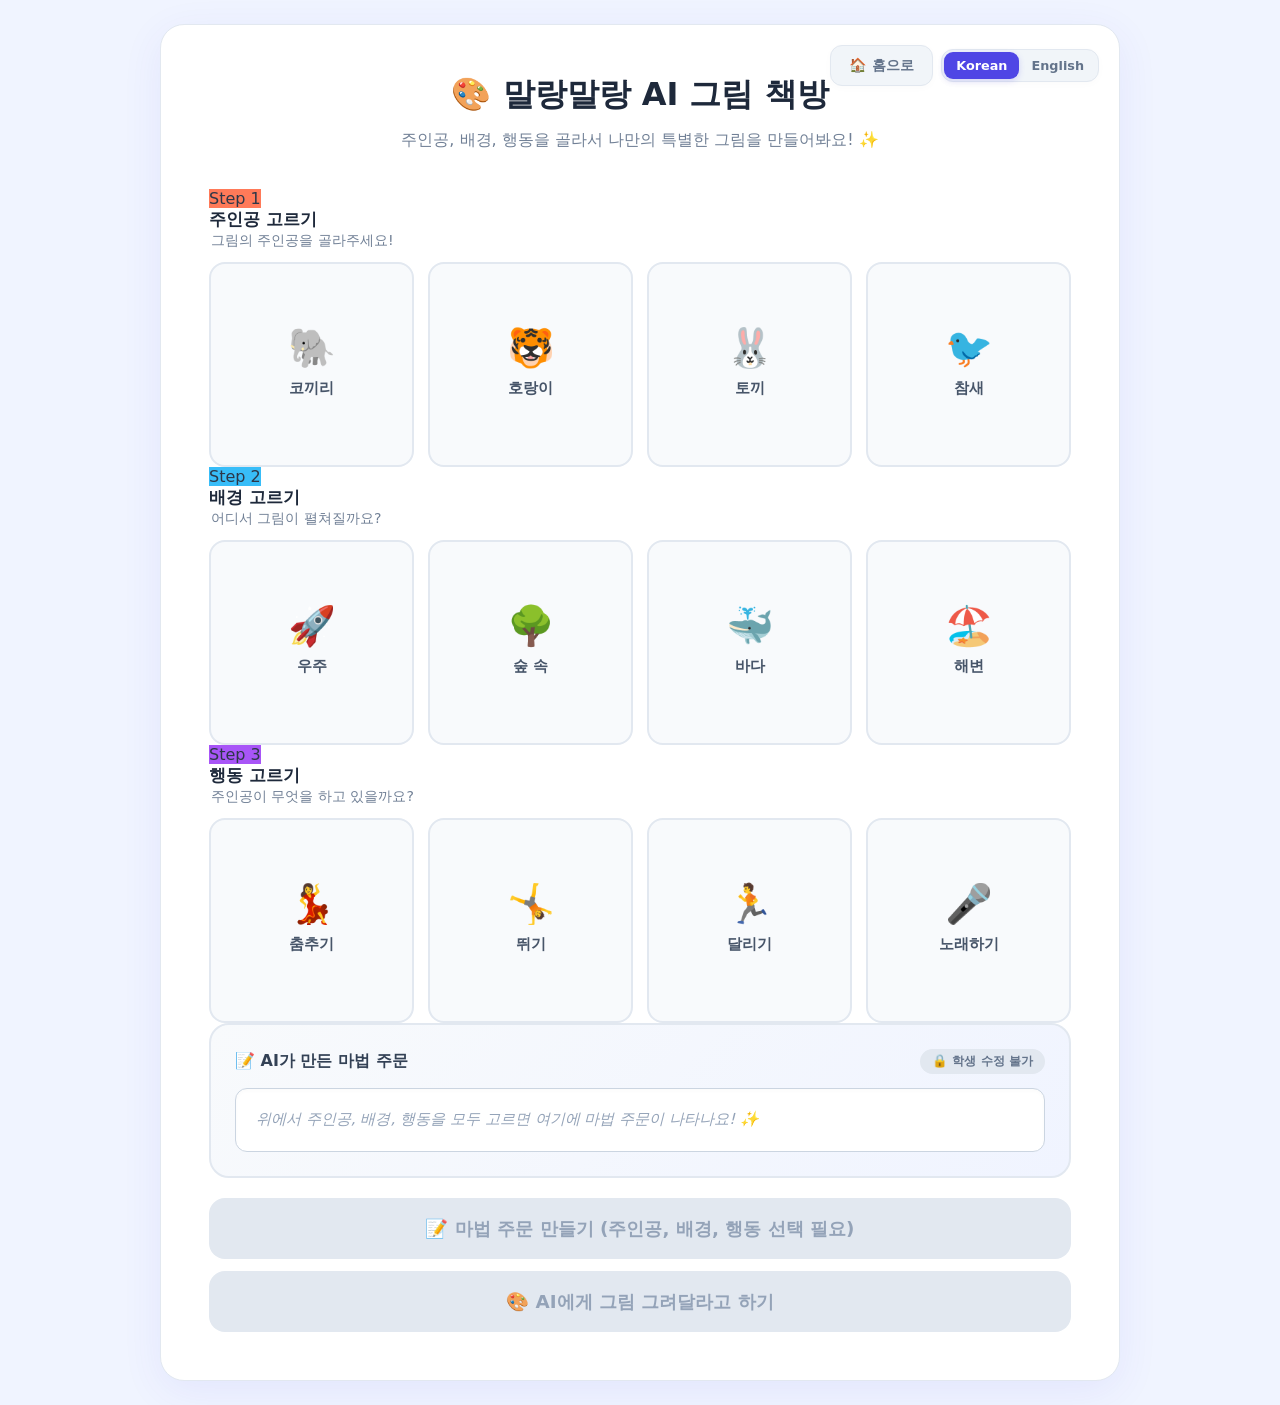
==== create_c/index.html @ 6a06293c "Deploy combination web files" ====
<!DOCTYPE html>
<html lang="ko">
<head>
    <meta charset="UTF-8">
    <meta name="viewport" content="width=device-width, initial-scale=1.0">
    <meta name="description" content="말랑말랑 AI 그림 책방 - 초등학생을 위한 AI 그림 생성기. 주인공, 배경, 행동을 골라 나만의 그림을 만들어보세요!">
    <meta name="keywords" content="AI 그림, 어린이, 초등학생, 그림 책방, AI 아트">
    <meta name="author" content="말랑말랑 AI 그림 책방">
    <title>말랑말랑 AI 그림 책방</title>
    <link rel="preconnect" href="https://cdn.jsdelivr.net">
    <link rel="stylesheet" href="https://cdn.jsdelivr.net/gh/orioncactus/pretendard@v1.3.9/dist/web/static/pretendard.min.css">
    <link rel="stylesheet" href="style.css">
</head>
<body>
    <!-- 로그인 화면 Overlay -->
    <div id="loginOverlay" class="login-overlay" hidden>
        <div class="login-card">
            <h2 id="loginTitle">🎨 말랑말랑 AI 그림 책방</h2>
            <p class="login-subtitle" id="loginSub">재미있는 AI 그림 나라로 들어가기 위해<br>선생님이 주신 아이디와 비밀번호를 입력해요! ✨</p>
            <div class="login-form">
                <div class="input-group">
                    <label for="loginId" id="labelLoginId">아이디</label>
                    <input type="text" id="loginId" placeholder="아이디를 입력하세요 (예: TEST_01)" autocomplete="username" />
                </div>
                <div class="input-group">
                    <label for="loginPw" id="labelLoginPw">비밀번호</label>
                    <input type="password" id="loginPw" placeholder="비밀번호를 입력하세요" autocomplete="current-password" />
                </div>
                <button id="loginBtn" class="login-btn">🚪 책방 들어가기!</button>
                <div id="loginError" class="login-error-message" hidden></div>
            </div>
        </div>
    </div>

    <!-- 메인 콘텐츠 컨테이너 (로그인 완료 시 노출) -->
    <div id="mainContainer" class="container">
        <button id="logoutBtn" class="logout-btn" hidden>🔒 로그아웃</button>
        <div class="top-actions">
            <a href="../index.html" class="home-btn-create">🏠 홈으로</a>
            <div class="lang-selector-sub">
                <button class="lang-btn-sub active" data-lang="ko">Korean</button>
                <button class="lang-btn-sub" data-lang="en">English</button>
            </div>
        </div>

        <header>
            <h1 id="mainTitle">🎨 말랑말랑 AI 그림 책방</h1>
            <p class="subtitle" id="mainSub">주인공, 배경, 행동을 골라서 나만의 특별한 그림을 만들어봐요! ✨</p>
        </header>

        <!-- Step 1: 주인공 고르기 -->
        <section class="step-section" id="step1">
            <div class="step-header">
                <span class="step-badge">Step 1</span>
                <h2 class="step-title" id="step1Title">주인공 고르기</h2>
            </div>
            <p class="step-description" id="step1Desc">그림의 주인공을 골라주세요!</p>
            <div class="selection-grid" id="characterGrid">
                <button class="selection-btn" data-type="char" data-value="코끼리">
                    <span class="emoji">🐘</span>
                    코끼리
                </button>

                <button class="selection-btn" data-type="char" data-value="호랑이">
                    <span class="emoji">🐯</span>
                    호랑이
                </button>
                <button class="selection-btn" data-type="char" data-value="토끼">
                    <span class="emoji">🐰</span>
                    토끼
                </button>


                <button class="selection-btn" data-type="char" data-value="참새">
                    <span class="emoji">🐦</span>
                    참새
                </button>
            </div>
        </section>

        <!-- Step 2: 배경 고르기 -->
        <section class="step-section" id="step2">
            <div class="step-header">
                <span class="step-badge">Step 2</span>
                <h2 class="step-title" id="step2Title">배경 고르기</h2>
            </div>
            <p class="step-description" id="step2Desc">어디서 그림이 펼쳐질까요?</p>
            <div class="selection-grid" id="backgroundGrid">
                <button class="selection-btn" data-type="bg" data-value="우주">
                    <span class="emoji">🚀</span>
                    우주
                </button>
                <button class="selection-btn" data-type="bg" data-value="숲 속">
                    <span class="emoji">🌳</span>
                    숲 속
                </button>
                <button class="selection-btn" data-type="bg" data-value="바다">
                    <span class="emoji">🐳</span>
                    바다
                </button>
                <button class="selection-btn" data-type="bg" data-value="해변">
                    <span class="emoji">🏖️</span>
                    해변
                </button>

            </div>
        </section>

        <!-- Step 3: 행동 고르기 -->
        <section class="step-section" id="step3">
            <div class="step-header">
                <span class="step-badge">Step 3</span>
                <h2 class="step-title" id="step3Title">행동 고르기</h2>
            </div>
            <p class="step-description" id="step3Desc">주인공이 무엇을 하고 있을까요?</p>
            <div class="selection-grid" id="actionGrid">
                <button class="selection-btn" data-type="action" data-value="춤을 추고">
                    <span class="emoji">💃</span>
                    춤추기
                </button>
                <button class="selection-btn" data-type="action" data-value="폴짝폴짝 뛰고">
                    <span class="emoji">🤸</span>
                    뛰기
                </button>
                <button class="selection-btn" data-type="action" data-value="신나게 달리고">
                    <span class="emoji">🏃</span>
                    달리기
                </button>



                <button class="selection-btn" data-type="action" data-value="노래를 부르고">
                    <span class="emoji">🎤</span>
                    노래하기
                </button>
            </div>
        </section>

        <!-- Prompt Preview Zone -->
        <div class="prompt-preview-zone">
            <div class="prompt-header">
                <label class="prompt-label" id="labelPromptMagic">📝 AI가 만든 마법 주문</label>
                <span class="readonly-badge" id="labelReadonly">🔒 학생 수정 불가</span>
            </div>
            <div id="promptDisplay" class="prompt-display" aria-live="polite" aria-label="AI가 생성한 프롬프트 표시 영역">
                <span class="prompt-placeholder" id="promptPlaceholder">위에서 주인공, 배경, 행동을 모두 고르면 여기에 마법 주문이 나타나요! ✨</span>
            </div>
        </div>

        <!-- Action Buttons -->
        <div class="action-buttons">

            <!-- 마법 주문 남은 횟수 배지 -->
            <div id="promptCountBadge" class="count-badge" hidden></div>

            <button id="createPromptBtn" class="create-btn" disabled aria-label="AI 마법 주문 만들기">
                📝 마법 주문 만들기
            </button>

            <!-- 그림 그리기 남은 횟수 배지 -->
            <div id="countBadge" class="count-badge" hidden>
                <span class="count-icon">🎨</span>
                <span id="labelRemainingCountText">그림 그리기 남은 횟수: </span>
                <span id="remainingCount" class="count-number">5</span>
                <span id="labelCountUnit">회</span>
            </div>

            <button id="generateBtn" class="generate-btn" disabled aria-label="AI에게 그림 그려달라고 하기">
                🎨 AI에게 그림 그려달라고 하기
            </button>
        </div>

        <!-- Loading Box: Prompt Generation -->
        <div id="loadingBox" class="loading-box" hidden aria-live="polite">
            <div class="spinner" aria-hidden="true"></div>
            <p class="loading-text" id="promptLoadingText">마법 주문을 만들고 있어요...</p>
        </div>

        <!-- Loading Box: Image Generation -->
        <div id="imageLoadingBox" class="loading-box image-loading-box" hidden aria-live="polite">
            <div class="spinner image-spinner" aria-hidden="true"></div>
            <p class="loading-text" id="imageLoadingText">AI 화가가 열심히 그림을 그리고 있어요... 🎨</p>
        </div>

        <!-- Error Message -->
        <div id="errorMessage" class="error-message" hidden role="alert" aria-live="assertive"></div>

        <!-- Output Zone: 완성된 그림 -->
        <div id="outputZone" class="output-zone" hidden>
            <div class="output-header">
                <label class="output-label" id="labelResultTitle">🎨 AI가 그린 마법 그림</label>
                <span class="success-badge" id="labelResultBadge">✨ 완성!</span>
            </div>
            <p class="output-description" id="labelResultDesc">주인공, 배경, 행동 주문으로 탄생한 세상에 단 하나뿐인 그림이에요.</p>
            <div class="image-wrapper">
                <img id="resultImage" class="result-image" src="" alt="AI가 생성한 그림" />
            </div>
        </div>

        <!-- Step 4: 두 그림 차이 비교하기 -->
        <section class="step-section compare-section" id="step4" hidden>
            <div class="step-header">
                <span class="step-badge">Step 4</span>
                <h2 class="step-title" id="step4Title">두 그림 차이 비교하기 🔍</h2>
            </div>
            <p class="step-description" id="step4Desc">첫 번째 그림에서 딱 하나만 다른 것으로 바꿔서 두 그림을 서로 비교해 봐요!</p>
            
            <!-- 주인공 바꾸기 카테고리 -->
            <div class="sub-step-wrapper">
                <div class="step-header">
                    <span class="step-badge sub-badge" id="badgeCompareChar">주인공</span>
                    <h2 class="step-title sub-title" id="titleCompareChar">새로운 주인공 고르기</h2>
                </div>
                <div class="selection-grid compare-option-grid" id="compareCharGrid">
                    <button type="button" class="selection-btn compare-option-btn" data-category="character" data-value="코끼리"><span class="emoji">🐘</span>코끼리</button>
                    <button type="button" class="selection-btn compare-option-btn" data-category="character" data-value="호랑이"><span class="emoji">🐯</span>호랑이</button>
                    <button type="button" class="selection-btn compare-option-btn" data-category="character" data-value="토끼"><span class="emoji">🐰</span>토끼</button>
                    <button type="button" class="selection-btn compare-option-btn" data-category="character" data-value="참새"><span class="emoji">🐦</span>참새</button>
                </div>
            </div>

            <!-- 배경 바꾸기 카테고리 -->
            <div class="sub-step-wrapper">
                <div class="step-header">
                    <span class="step-badge sub-badge" id="badgeCompareBg">배경</span>
                    <h2 class="step-title sub-title" id="titleCompareBg">새로운 배경 고르기</h2>
                </div>
                <div class="selection-grid compare-option-grid" id="compareBgGrid">
                    <button type="button" class="selection-btn compare-option-btn" data-category="background" data-value="우주"><span class="emoji">🚀</span>우주</button>
                    <button type="button" class="selection-btn compare-option-btn" data-category="background" data-value="숲 속"><span class="emoji">🌳</span>숲 속</button>
                    <button type="button" class="selection-btn compare-option-btn" data-category="background" data-value="바다"><span class="emoji">🐳</span>바다</button>
                    <button type="button" class="selection-btn compare-option-btn" data-category="background" data-value="해변"><span class="emoji">🏖️</span>해변</button>
                </div>
            </div>

            <!-- 행동 바꾸기 카테고리 -->
            <div class="sub-step-wrapper">
                <div class="step-header">
                    <span class="step-badge sub-badge" id="badgeCompareAction">행동</span>
                    <h2 class="step-title sub-title" id="titleCompareAction">새로운 행동 고르기</h2>
                </div>
                <div class="selection-grid compare-option-grid" id="compareActionGrid">
                    <button type="button" class="selection-btn compare-option-btn" data-category="action" data-value="춤을 추고"><span class="emoji">💃</span>춤추기</button>
                    <button type="button" class="selection-btn compare-option-btn" data-category="action" data-value="폴짝폴짝 뛰고"><span class="emoji">🤸</span>뛰기</button>
                    <button type="button" class="selection-btn compare-option-btn" data-category="action" data-value="신나게 달리고"><span class="emoji">🏃</span>달리기</button>
                    <button type="button" class="selection-btn compare-option-btn" data-category="action" data-value="노래를 부르고"><span class="emoji">🎤</span>노래하기</button>
                </div>
            </div>

            <!-- 두 번째 그림 완성하기 -->
            <div id="compareActionZone" class="sub-step-wrapper" hidden>
                <div class="step-header">
                    <span class="step-badge sub-badge no-bg" id="badgeCompareFinish">완성</span>
                    <h2 class="step-title sub-title" id="titleCompareFinish">두 번째 그림 완성하기</h2>
                </div>
                <p class="step-description" id="descCompareFinish">버튼 아래를 눌러 두 번째 마법 그림을 완성해 봐요!</p>
                <button type="button" id="compareGenerateBtn" class="generate-btn" style="margin-top: 10px;" disabled>
                    🎨 두 번째 그림 그리기!
                </button>
            </div>

            <!-- 두 그림 비교 스페이스 -->
            <div class="compare-grid" style="margin-top: 36px;">
                <!-- 첫 번째 그림 카드 -->
                <div class="compare-card first-card">
                    <div class="card-tag tag-first" id="labelFirstCard">첫 번째 그림 🎨</div>
                    <div class="compare-image-wrapper">
                        <img id="compareImg1" src="" alt="첫 번째 그림" />
                    </div>
                    <div class="compare-selections" id="compareSelections1">
                        <!-- 선택 정보 -->
                    </div>
                </div>

                <!-- 두 번째 그림 카드 -->
                <div class="compare-card second-card">
                    <div class="card-tag tag-second" id="labelSecondCard">두 번째 그림 🎨</div>
                    <div class="compare-image-wrapper placeholder" id="compareImg2Wrapper">
                        <div class="placeholder-text" id="labelSecondPlaceholder">여기에 두 번째 그림이 그려질 거예요!</div>
                        <img id="compareImg2" src="" alt="두 번째 그림" hidden />
                    </div>
                    <div class="compare-selections" id="compareSelections2">
                        <!-- 선택 정보 -->
                    </div>
                </div>
            </div>

            <!-- 차이점 적기 공간 (두 번째 그림 완성 시 노출) -->
            <div id="differenceNoteZone" class="difference-note-zone" hidden>
                <div class="note-header">
                    <h3 id="differenceTitle">📝 두 그림의 차이점 기록장</h3>
                </div>
                <p class="note-description" id="differenceDesc">두 그림에서 달라진 부분이 무엇인지 글로 직접 써보세요!</p>
                <textarea id="differenceInput" placeholder="예: 첫 번째 그림에서는 코끼리가 우주에서 춤을 췄는데, 두 번째 그림에서는 코끼리 대신 사자가 춤을 추고 있어요. 주인공이 바뀌었어요!"></textarea>
                
                <div class="submit-info-row" style="display: flex; gap: 12px; margin-bottom: 14px; flex-wrap: wrap;">
                    <div style="flex: 1; min-width: 120px; display: flex; flex-direction: column; gap: 4px;">
                        <label for="submitClass" id="labelSubmitClass" style="font-size: 0.85rem; font-weight: 700; color: #475569;">학년/반</label>
                        <input type="text" id="submitClass" placeholder="예: 5학년 2반" style="width: 100%; padding: 10px 12px; border: 2px solid var(--border-color); border-radius: 10px; font-size: 0.9rem; outline: none; font-family: inherit;" />
                    </div>
                    <div style="flex: 1; min-width: 120px; display: flex; flex-direction: column; gap: 4px;">
                        <label for="submitName" id="labelSubmitName" style="font-size: 0.85rem; font-weight: 700; color: #475569;">학생 이름</label>
                        <input type="text" id="submitName" placeholder="예: 홍길동" style="width: 100%; padding: 10px 12px; border: 2px solid var(--border-color); border-radius: 10px; font-size: 0.9rem; outline: none; font-family: inherit;" />
                    </div>
                </div>
                <button type="button" id="submitDiffBtn" class="submit-btn" disabled>선생님에게 제출하기 🚀</button>
                <div id="submitResultMsg" class="submit-success-message" hidden></div>
            </div>
        </section>

    </div><!-- /.container -->

    <script src="script.js"></script>
</body>
</html>
---- create_c/style.css ----
/* ===================================================
   말랑말랑 AI 그림 책방 - style.css
   =================================================== */

/* ── 디자인 토큰 ── */
:root {
    --bg-color:        #f0f4ff;
    --card-bg:         #ffffff;
    --text-main:       #2d3748;
    --text-muted:      #718096;
    --primary:         #4f46e5;
    --primary-hover:   #4338ca;
    --accent-char:     #ff7a59;
    --accent-bg:       #38bdf8;
    --accent-action:   #a855f7;
    --border-color:    #e2e8f0;
    --success:         #10b981;
    --radius-card:     24px;
    --radius-btn:      16px;
    --shadow-card:     0 10px 40px rgba(79, 70, 229, 0.08);
}

/* ── 리셋 & 기본 ── */
*, *::before, *::after {
    box-sizing: border-box;
    margin: 0;
    padding: 0;
}

body {
    font-family: 'Pretendard', -apple-system, BlinkMacSystemFont, system-ui, sans-serif;
    background: var(--bg-color);
    color: var(--text-main);
    min-height: 100vh;
    padding: 24px 16px;
    display: flex;
    justify-content: center;
    align-items: flex-start;
}

/* ── 메인 컨테이너 ── */
.container {
    width: 100%;
    max-width: 960px;
    background: var(--card-bg);
    border-radius: var(--radius-card);
    box-shadow: var(--shadow-card);
    padding: clamp(20px, 4vw, 48px) clamp(16px, 4vw, 48px);
    border: 1px solid var(--border-color);
    position: relative; /* 로그아웃 버튼 배치를 위한 상대 경로 기준점 */
}

/* ── 헤더 ── */
header {
    text-align: center;
    margin-bottom: 36px;
}

header h1 {
    font-size: 2rem;
    color: #1e293b;
    font-weight: 800;
    margin-bottom: 10px;
    display: flex;
    align-items: center;
    justify-content: center;
    gap: 12px;
}

header p {
    color: var(--text-muted);
    font-size: 1rem;
    line-height: 1.6;
}

/* ── 섹션 타이틀 ── */
.section-title {
    font-size: 1.1rem;
    font-weight: 700;
    margin-bottom: 14px;
    color: #1e293b;
    display: flex;
    align-items: center;
    gap: 8px;
}

.section-title .step-badge {
    font-size: 0.8rem;
    font-weight: 700;
    padding: 3px 10px;
    border-radius: 20px;
    color: white;
}

#step1 .step-badge { background: var(--accent-char); }
#step2 .step-badge { background: var(--accent-bg); }
#step3 .step-badge { background: var(--accent-action); }
#step4 .step-badge { background: #fef08a !important; color: #854d0e !important; }

.step-badge.no-bg {
    background: transparent !important;
    color: #4f46e5 !important;
    padding-left: 0 !important;
    padding-right: 0 !important;
}

.step-title {
    font-size: 1.05rem;
    font-weight: 700;
    color: #1e293b;
}

.step-description {
    font-size: 0.88rem;
    color: var(--text-muted);
    margin-bottom: 12px;
    margin-left: 2px;
}

/* ── 선택 그리드 ── */
.selection-grid {
    display: grid;
    /* 큰 화면: 4열 고정 → 버튼이 전체 너비를 꼽 채우고 고르게 */
    grid-template-columns: repeat(4, 1fr);
    gap: 14px;
    margin-bottom: 0;
}

/* ── 선택 버튼 ── */
.selection-btn {
    background: #f8fafc;
    border: 2px solid var(--border-color);
    border-radius: var(--radius-btn);
    padding: 20px 12px;
    cursor: pointer;
    transition: all 0.2s cubic-bezier(0.4, 0, 0.2, 1);
    display: flex;
    flex-direction: column;
    align-items: center;
    justify-content: center;
    gap: 10px;
    font-weight: 600;
    font-size: 0.95rem;
    color: #475569;
    font-family: inherit;
    width: 100%;  /* 그리드 셀을 꼽 채우기 */
    aspect-ratio: 1 / 1; /* 정사각형 비율 유지 */
}

.selection-btn .emoji {
    font-size: 2.4rem;
    transition: transform 0.2s ease;
    line-height: 1;
}

.selection-btn:hover {
    transform: translateY(-3px);
    border-color: #cbd5e1;
    background: #f1f5f9;
    box-shadow: 0 4px 12px rgba(0,0,0,0.06);
}

/* 활성화 상태 */
.selection-btn.active-char {
    border-color: var(--accent-char);
    background: #fff5f2;
    color: var(--accent-char);
    box-shadow: 0 4px 14px rgba(255,122,89,0.18);
}
.selection-btn.active-char .emoji { transform: scale(1.2); }

.selection-btn.active-bg {
    border-color: var(--accent-bg);
    background: #f0f9ff;
    color: #0369a1;
    box-shadow: 0 4px 14px rgba(56,189,248,0.18);
}
.selection-btn.active-bg .emoji { transform: scale(1.2); }

.selection-btn.active-action {
    border-color: var(--accent-action);
    background: #faf5ff;
    color: #7e22ce;
    box-shadow: 0 4px 14px rgba(168,85,247,0.18);
}
.selection-btn.active-action .emoji { transform: scale(1.2); }

/* ── 프롬프트 표시 영역 ── */
.prompt-preview-zone {
    background: linear-gradient(135deg, #f8fafc 0%, #f0f4ff 100%);
    border: 2px solid var(--border-color);
    border-radius: 20px;
    padding: 24px;
    margin-bottom: 20px;
    transition: border-color 0.3s;
}

.prompt-preview-zone.has-prompt {
    border-color: var(--accent-action);
}

.prompt-header {
    display: flex;
    justify-content: space-between;
    align-items: center;
    margin-bottom: 14px;
    flex-wrap: wrap;
    gap: 8px;
}

.prompt-label {
    font-weight: 700;
    font-size: 1rem;
    color: #334155;
    display: flex;
    align-items: center;
    gap: 6px;
}

.readonly-badge {
    font-size: 0.78rem;
    background: #e2e8f0;
    color: #64748b;
    padding: 4px 12px;
    border-radius: 20px;
    font-weight: 600;
}

.lock-badge {
    font-size: 0.78rem;
    background: #e2e8f0;
    color: #64748b;
    padding: 4px 12px;
    border-radius: 20px;
    font-weight: 600;
}

.prompt-display {
    width: 100%;
    background: #ffffff;
    border: 1px solid #cbd5e1;
    border-radius: 12px;
    padding: 16px 20px;
    font-size: 1.05rem;
    font-weight: 600;
    color: #1e293b;
    line-height: 1.7;
    min-height: 64px;
    display: flex;
    align-items: center;
    user-select: none;
    cursor: default;
    box-shadow: inset 0 2px 4px rgba(0,0,0,0.02);
    transition: border-color 0.3s;
}

.prompt-placeholder {
    color: #94a3b8;
    font-weight: 500;
    font-style: italic;
    font-size: 0.95rem;
}

/* ── 버튼 래퍼 ── */
.action-buttons {
    display: flex;
    flex-direction: column;
    gap: 12px;
    margin-top: 16px;
}

/* 남은 횟수 배지 */
.count-badge {
    display: flex;
    align-items: center;
    justify-content: center;
    gap: 6px;
    background: #f8fafc;
    border: 2px solid var(--border-color);
    border-radius: 14px;
    padding: 12px 20px;
    font-size: 1rem;
    font-weight: 700;
    color: #475569;
    transition: all 0.3s;
}

.count-badge[hidden] {
    display: none !important;
}

.count-icon {
    font-size: 1.3rem;
}

.count-number {
    font-size: 1.4rem;
    font-weight: 900;
    min-width: 1.5rem;
    text-align: center;
}

/* 프롬프트 만들기 버튼 */
.create-btn {
    width: 100%;
    background: linear-gradient(135deg, #6366f1 0%, #a855f7 100%);
    color: white;
    border: none;
    border-radius: var(--radius-btn);
    padding: 18px;
    font-size: 1.15rem;
    font-weight: 700;
    cursor: pointer;
    transition: all 0.2s;
    display: flex;
    justify-content: center;
    align-items: center;
    gap: 10px;
    box-shadow: 0 4px 16px rgba(99,102,241,0.3);
    font-family: inherit;
}

.create-btn:hover:not(:disabled) {
    transform: translateY(-2px);
    box-shadow: 0 8px 24px rgba(99,102,241,0.4);
    filter: brightness(1.05);
}

.create-btn:disabled {
    background: #e2e8f0;
    color: #94a3b8;
    cursor: not-allowed;
    box-shadow: none;
}

/* 그림 그리기 버튼 */
.generate-btn {
    width: 100%;
    background: var(--primary);
    color: white;
    border: none;
    border-radius: var(--radius-btn);
    padding: 18px;
    font-size: 1.15rem;
    font-weight: 700;
    cursor: pointer;
    transition: all 0.2s;
    display: flex;
    justify-content: center;
    align-items: center;
    gap: 10px;
    box-shadow: 0 4px 16px rgba(79,70,229,0.3);
    font-family: inherit;
}

.generate-btn:hover:not(:disabled) {
    background: var(--primary-hover);
    transform: translateY(-2px);
    box-shadow: 0 8px 24px rgba(79,70,229,0.4);
}

.generate-btn:disabled {
    background: #e2e8f0;
    color: #94a3b8;
    cursor: not-allowed;
    box-shadow: none;
}

/* ── 로딩 박스 ── */
.loading-box {
    display: none;
    flex-direction: column;
    align-items: center;
    justify-content: center;
    padding: 36px;
    gap: 16px;
    margin-top: 20px;
}

.spinner {
    width: 52px;
    height: 52px;
    border: 5px solid #e2e8f0;
    border-top-color: var(--primary);
    border-radius: 50%;
    animation: spin 0.9s linear infinite;
}

.image-spinner {
    border-top-color: var(--accent-action);
}

.loading-text {
    font-weight: 600;
    color: var(--primary);
    font-size: 1rem;
    text-align: center;
}

@keyframes spin {
    to { transform: rotate(360deg); }
}

/* ── 에러 메시지 ── */
.error-message {
    display: none;
    color: #dc2626;
    background: #fef2f2;
    border: 1px solid #fecaca;
    border-radius: 12px;
    padding: 14px 18px;
    margin-top: 16px;
    font-weight: 500;
    font-size: 0.95rem;
    line-height: 1.6;
}

/* ── 결과 영역 ── */
.output-zone {
    margin-top: 32px;
    background: linear-gradient(135deg, #ffffff 0%, #f4f7ff 100%);
    border: 2px solid var(--border-color);
    border-radius: 20px;
    padding: 24px;
    box-shadow: var(--shadow-card);
    transition: all 0.3s ease;
    animation: fadeInUp 0.5s ease-out;
}

.output-zone[hidden] {
    display: none !important;
}

.output-header {
    display: flex;
    justify-content: space-between;
    align-items: center;
    margin-bottom: 12px;
    flex-wrap: wrap;
    gap: 8px;
}

.output-label {
    font-weight: 800;
    font-size: 1.1rem;
    color: #1e293b;
    display: flex;
    align-items: center;
    gap: 6px;
}

.success-badge {
    font-size: 0.8rem;
    background: var(--success);
    color: white;
    padding: 4px 12px;
    border-radius: 20px;
    font-weight: 700;
    animation: bounce 2s infinite;
}

.output-description {
    font-size: 0.88rem;
    color: var(--text-muted);
    text-align: left;
    margin-bottom: 20px;
    line-height: 1.5;
}

.image-wrapper {
    display: block;
    background: #ffffff;
    border: 1px solid var(--border-color);
    border-radius: 16px;
    padding: 8px;
    max-width: 100%;
    margin: 0 auto;
    box-shadow: 0 4px 20px rgba(0,0,0,0.04);
}

.result-image {
    width: 100%;
    max-width: 500px;
    height: auto;
    border-radius: 12px;
    display: block;
    margin: 0 auto;
}

@keyframes bounce {
    0%, 100% { transform: translateY(0); }
    50% { transform: translateY(-4px); }
}

@keyframes fadeInUp {
    from {
        opacity: 0;
        transform: translateY(20px);
    }
    to {
        opacity: 1;
        transform: translateY(0);
    }
}

/* ── 반응형 ── */

/* 태블릿 (768px 이하) */
@media (max-width: 768px) {
    body { padding: 16px 12px; }
    .container { border-radius: 20px; }
    header h1 { font-size: 1.7rem; }
    .selection-grid {
        grid-template-columns: repeat(4, 1fr);
        gap: 10px;
    }
    .selection-btn {
        padding: 16px 8px;
        font-size: 0.88rem;
    }
    .selection-btn .emoji { font-size: 2rem; }
    .action-buttons { flex-direction: column; }
    .create-btn, .generate-btn { font-size: 1.05rem; padding: 16px; }
}

/* 모바일 (480px 이하) */
@media (max-width: 480px) {
    body { padding: 10px 8px; }
    .container { padding: 18px 14px; border-radius: 16px; }
    header h1 { font-size: 1.35rem; gap: 8px; }
    header p { font-size: 0.88rem; }
    .step-title { font-size: 0.95rem; }
    .step-description { font-size: 0.82rem; }
    .selection-grid {
        /* 모바일: 2열 고정 */
        grid-template-columns: repeat(2, 1fr);
        gap: 10px;
    }
    .selection-btn {
        padding: 16px 8px;
        font-size: 0.82rem;
        border-radius: 12px;
        aspect-ratio: 1 / 1;
    }
    .selection-btn .emoji { font-size: 1.8rem; }
    .create-btn, .generate-btn {
        font-size: 0.95rem;
        padding: 14px;
        border-radius: 12px;
    }
    .prompt-display { font-size: 0.92rem; padding: 12px 14px; }
    .readonly-badge { font-size: 0.72rem; padding: 3px 8px; }
    .loading-box { padding: 24px; }
    .spinner { width: 40px; height: 40px; }
}

/* 초소형 모바일 (360px 이하) */
@media (max-width: 360px) {
    .selection-grid {
        grid-template-columns: repeat(2, 1fr);
        gap: 8px;
    }
    .selection-btn .emoji { font-size: 1.5rem; }
    header h1 { font-size: 1.15rem; }
}

/* ── 로그인 오버레이 & 로그아웃 스타일 ── */
.login-overlay {
    position: fixed;
    top: 0;
    left: 0;
    width: 100vw;
    height: 100vh;
    background: var(--bg-color);
    display: flex;
    justify-content: center;
    align-items: center;
    z-index: 9999;
    padding: 16px;
    box-sizing: border-box;
}

.login-overlay[hidden] {
    display: none !important;
}

.login-card {
    background: var(--card-bg);
    border-radius: var(--radius-card);
    box-shadow: var(--shadow-card);
    border: 1px solid var(--border-color);
    padding: clamp(24px, 5vw, 40px) clamp(20px, 4vw, 32px);
    width: 100%;
    max-width: 440px;
    text-align: center;
    animation: fadeInUp 0.4s ease-out;
    box-sizing: border-box;
}

.login-card h2 {
    font-size: clamp(1.3rem, 4vw, 1.6rem);
    color: #1e293b;
    font-weight: 800;
    margin-bottom: 12px;
}

.login-subtitle {
    font-size: 0.9rem;
    color: var(--text-muted);
    line-height: 1.6;
    margin-bottom: 28px;
}

.login-form {
    display: flex;
    flex-direction: column;
    gap: 18px;
}

.input-group {
    text-align: left;
    display: flex;
    flex-direction: column;
    gap: 6px;
}

.input-group label {
    font-size: 0.88rem;
    font-weight: 700;
    color: #475569;
    margin-left: 4px;
}

.input-group input {
    width: 100%;
    padding: 14px 16px;
    border: 2px solid var(--border-color);
    border-radius: var(--radius-btn);
    font-size: 0.95rem;
    font-family: inherit;
    outline: none;
    transition: all 0.2s;
    box-sizing: border-box;
}

.input-group input:focus {
    border-color: var(--primary);
    background: #fcfcff;
    box-shadow: 0 0 0 4px rgba(79, 70, 229, 0.1);
}

.login-btn {
    background: linear-gradient(135deg, #6366f1 0%, #a855f7 100%);
    color: white;
    border: none;
    border-radius: var(--radius-btn);
    padding: 16px;
    font-size: 1.05rem;
    font-weight: 700;
    cursor: pointer;
    transition: all 0.2s;
    box-shadow: 0 4px 16px rgba(99, 102, 241, 0.25);
    font-family: inherit;
}

.login-btn:hover {
    transform: translateY(-2px);
    box-shadow: 0 6px 20px rgba(99, 102, 241, 0.35);
    filter: brightness(1.05);
}

.login-btn:active {
    transform: translateY(0);
}

.login-error-message {
    color: #dc2626;
    background: #fef2f2;
    border: 1px solid #fecaca;
    border-radius: 12px;
    padding: 12px;
    font-size: 0.85rem;
    font-weight: 600;
    line-height: 1.5;
    text-align: center;
}

/* 로그아웃 버튼 */
.logout-btn {
    position: absolute;
    top: 20px;
    right: 20px;
    background: #f1f5f9;
    border: 1px solid var(--border-color);
    color: #64748b;
    font-weight: 700;
    font-size: 0.8rem;
    padding: 8px 14px;
    border-radius: 10px;
    cursor: pointer;
    transition: all 0.2s;
    font-family: inherit;
    z-index: 10;
}

.logout-btn:hover {
    background: #e2e8f0;
    color: #334155;
}

/* 모바일 로그아웃 버튼 대응 */
@media (max-width: 480px) {
    .logout-btn {
        position: relative;
        top: 0;
        right: 0;
        float: right;
        margin-bottom: 12px;
    }
}

/* ── Step 4: 비교하기 스타일 ── */
.compare-section {
    margin-top: 36px;
    border-top: 2px dashed var(--border-color);
    padding-top: 36px;
    animation: fadeInUp 0.5s ease-out;
}

.compare-guide-box {
    background: #f8fafc;
    border: 2px dashed var(--border-color);
    border-radius: 14px;
    padding: 14px 20px;
    font-weight: 700;
    font-size: 0.95rem;
    color: #475569;
    margin-bottom: 24px;
    text-align: center;
    transition: all 0.3s ease;
}

.compare-guide-box.success {
    background: #f0fdf4;
    border-color: #86efac;
    color: #166534;
    border-style: solid;
}

.compare-guide-box.warning {
    background: #fef2f2;
    border-color: #fca5a5;
    color: #991b1b;
    border-style: solid;
}

.compare-grid {
    display: grid;
    grid-template-columns: 1fr 1fr;
    gap: 20px;
    margin-bottom: 24px;
}

@media (max-width: 768px) {
    .compare-grid {
        grid-template-columns: 1fr;
    }
}

.compare-card {
    background: var(--card-bg);
    border: 1px solid var(--border-color);
    border-radius: 16px;
    padding: 16px;
    box-shadow: 0 4px 12px rgba(0,0,0,0.03);
    position: relative;
    display: flex;
    flex-direction: column;
    gap: 12px;
}

.card-tag {
    font-size: 0.78rem;
    font-weight: 800;
    padding: 4px 10px;
    border-radius: 10px;
    align-self: flex-start;
}

.tag-first {
    background: #e0f2fe;
    color: #0369a1;
}

.tag-second {
    background: #fef3c7;
    color: #b45309;
}

.compare-image-wrapper {
    width: 100%;
    aspect-ratio: 16 / 9;
    background: #f1f5f9;
    border-radius: 12px;
    overflow: hidden;
    display: flex;
    justify-content: center;
    align-items: center;
    border: 1px solid var(--border-color);
}

.compare-image-wrapper img {
    width: 100%;
    height: 100%;
    object-fit: cover;
}

.compare-image-wrapper.placeholder {
    border: 2px dashed #cbd5e1;
    color: #94a3b8;
    font-size: 0.88rem;
    font-weight: 600;
    text-align: center;
    padding: 20px;
    box-sizing: border-box;
}

.placeholder-text {
    line-height: 1.5;
}

.compare-image-wrapper:not(.placeholder) .placeholder-text {
    display: none !important;
}

.compare-selections {
    display: flex;
    flex-wrap: wrap;
    gap: 6px;
    font-size: 0.82rem;
    font-weight: 700;
}

.compare-selections span {
    background: #f1f5f9;
    color: #475569;
    padding: 4px 8px;
    border-radius: 6px;
}

.compare-selections span.changed-item {
    background: #fee2e2;
    color: #b91c1c;
    border: 1px solid #fca5a5;
}

.difference-note-zone {
    background: #f8fafc;
    border: 1px solid var(--border-color);
    border-radius: 16px;
    padding: 20px;
    animation: fadeInUp 0.4s ease-out;
}

.difference-note-zone h3 {
    font-size: 1.05rem;
    font-weight: 800;
    color: #1e293b;
    margin-bottom: 6px;
}

.note-description {
    font-size: 0.85rem;
    color: var(--text-muted);
    margin-bottom: 12px;
}

.difference-note-zone textarea {
    width: 100%;
    height: 90px;
    padding: 12px;
    border: 1px solid var(--border-color);
    border-radius: 10px;
    font-family: inherit;
    font-size: 0.9rem;
    resize: none;
    outline: none;
    margin-bottom: 16px;
    box-sizing: border-box;
    transition: all 0.2s;
}

.difference-note-zone textarea:focus {
    border-color: var(--primary);
    box-shadow: 0 0 0 3px rgba(79, 70, 229, 0.08);
}

.reset-btn {
    width: 100%;
    background: #475569;
    color: white;
    border: none;
    padding: 14px;
    font-size: 0.95rem;
    font-weight: 700;
    border-radius: var(--radius-btn);
    cursor: pointer;
    transition: all 0.2s;
    font-family: inherit;
}

.reset-btn:hover {
    background: #334155;
}

/* Step 4-1 카테고리 선택 그리드 */
.category-select-grid {
    display: grid;
    grid-template-columns: repeat(3, 1fr);
    gap: 12px;
    margin-bottom: 24px;
}

@media (max-width: 480px) {
    .category-select-grid {
        grid-template-columns: 1fr;
        gap: 8px;
    }
}

.category-btn {
    background: #ffffff;
    border: 2px solid var(--border-color);
    border-radius: var(--radius-btn);
    padding: 16px 8px;
    font-size: 0.95rem;
    font-weight: 700;
    color: #475569;
    cursor: pointer;
    transition: all 0.2s ease;
    font-family: inherit;
    box-shadow: 0 2px 4px rgba(0,0,0,0.02);
}

.category-btn:hover {
    border-color: var(--primary);
    background: #fcfcff;
    transform: translateY(-1px);
}

.category-btn.active {
    background: var(--primary);
    color: white;
    border-color: var(--primary);
    box-shadow: 0 4px 12px rgba(79, 70, 229, 0.2);
}

.sub-step-wrapper {
    margin-bottom: 28px;
    background: #ffffff;
    border: 1px solid var(--border-color);
    border-radius: 20px;
    padding: 20px;
    box-shadow: 0 4px 16px rgba(0, 0, 0, 0.02);
}

.sub-badge {
    background: #8b5cf6 !important;
}

.sub-title {
    color: #4f46e5 !important;
    font-size: 1.05rem !important;
}

/* 원래 선택 항목 강조/비활성화 스타일 */
.compare-option-btn.original-selection {
    opacity: 0.5;
    background: #f1f5f9 !important;
    border-color: #cbd5e1 !important;
    color: #94a3b8 !important;
    cursor: not-allowed !important;
    position: relative;
}

.compare-option-btn.original-selection::after {
    content: "현재 선택";
    position: absolute;
    bottom: 6px;
    left: 50%;
    transform: translateX(-50%);
    font-size: 0.65rem;
    font-weight: 800;
    color: #94a3b8;
    background: #e2e8f0;
    padding: 2px 6px;
    border-radius: 6px;
}

/* ── 선생님에게 제출하기 버튼 및 결과 스타일 ── */
.submit-btn {
    width: 100%;
    background: var(--primary);
    color: white;
    border: none;
    border-radius: var(--radius-btn);
    padding: 16px;
    font-size: 1.05rem;
    font-weight: 700;
    cursor: pointer;
    transition: all 0.2s;
    box-shadow: 0 4px 16px rgba(79, 70, 229, 0.25);
    font-family: inherit;
    margin-top: 14px;
}

.submit-btn:hover:not(:disabled) {
    transform: translateY(-2px);
    box-shadow: 0 6px 20px rgba(79, 70, 229, 0.35);
}

.submit-btn:disabled {
    background: #e2e8f0;
    color: #94a3b8;
    cursor: not-allowed;
    box-shadow: none;
}

.submit-success-message {
    margin-top: 12px;
    padding: 12px;
    background: #ecfdf5;
    border: 1px solid #a7f3d0;
    border-radius: 12px;
    color: #065f46;
    font-weight: 700;
    text-align: center;
    font-size: 0.95rem;
}

/* 홈으로 가기 버튼 및 언어선택 영역 */
.top-actions {
    position: absolute;
    top: 20px;
    right: 20px;
    display: flex;
    align-items: center;
    gap: 8px;
    z-index: 100;
}

.home-btn-create {
    background: #f1f5f9;
    border: 1px solid var(--border-color);
    color: #64748b;
    font-weight: 700;
    font-size: 0.88rem;
    padding: 10px 18px;
    border-radius: 12px;
    cursor: pointer;
    text-decoration: none;
    transition: all 0.2s;
    display: inline-flex;
    align-items: center;
    gap: 4px;
    box-shadow: 0 2px 8px rgba(0,0,0,0.02);
}

.home-btn-create:hover {
    background: var(--primary);
    color: white;
    border-color: var(--primary);
    transform: translateY(-1px);
    box-shadow: 0 4px 12px rgba(79, 70, 229, 0.25);
}

.lang-selector-sub {
    display: inline-flex;
    background: #f1f5f9;
    border: 1px solid var(--border-color);
    border-radius: 12px;
    padding: 2px;
    box-shadow: 0 2px 8px rgba(0,0,0,0.02);
}

.lang-btn-sub {
    background: none;
    border: none;
    color: #64748b;
    padding: 6px 12px;
    font-size: 0.8rem;
    font-weight: 700;
    border-radius: 9px;
    cursor: pointer;
    transition: all 0.2s ease;
    font-family: inherit;
}

.lang-btn-sub:hover {
    color: var(--primary);
}

.lang-btn-sub.active {
    background: var(--primary);
    color: white;
    box-shadow: 0 2px 6px rgba(79, 70, 229, 0.2);
}

/* 모바일 로그아웃/홈 버튼 대응 */
@media (max-width: 480px) {
    .top-actions {
        position: relative;
        top: 0;
        right: 0;
        width: 100%;
        justify-content: flex-end;
        margin-bottom: 12px;
    }
}
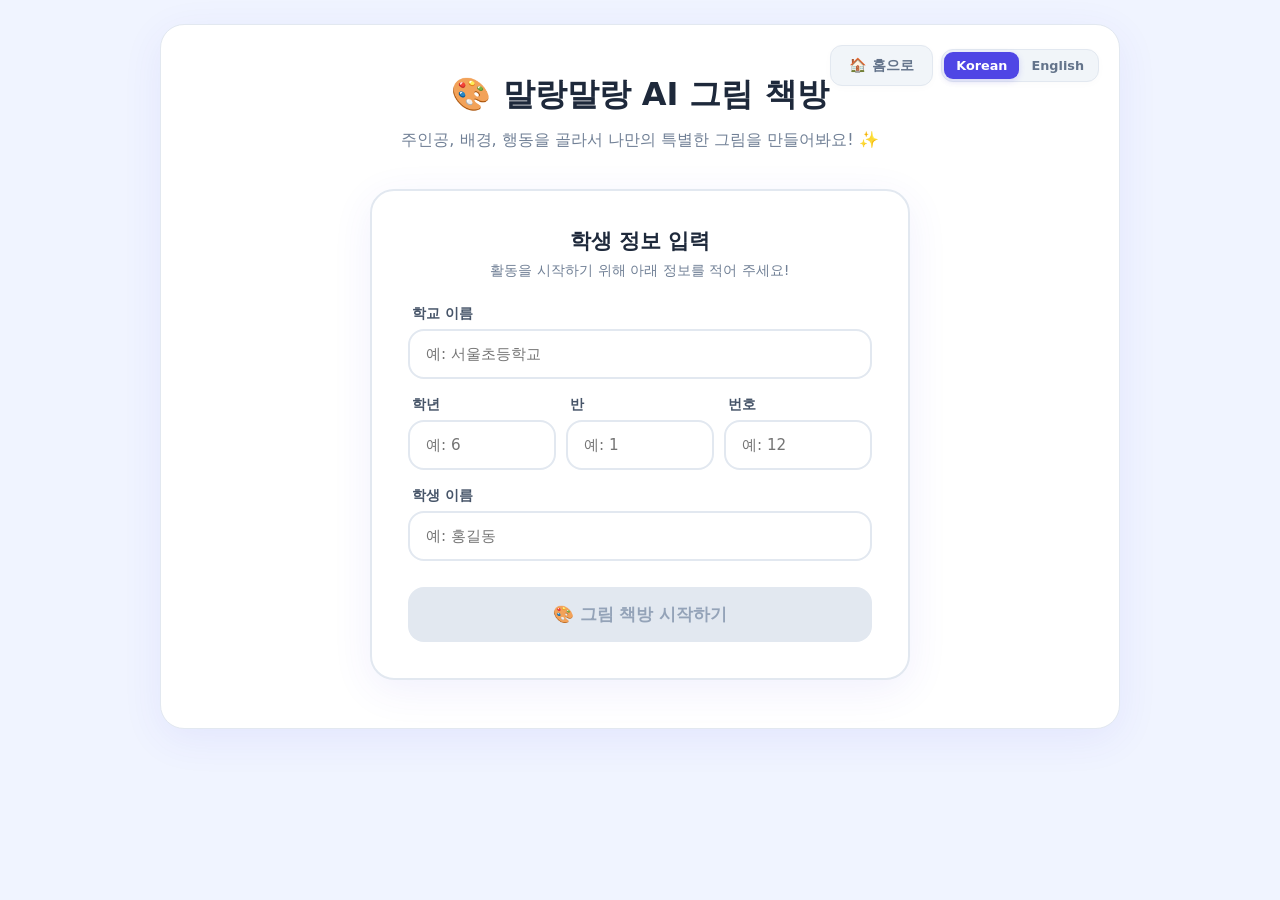
==== commit 39f4b0c1: "Create: 말랑말랑 AI 그림 책방 구글 시트 및 드라이브 연동 완료" ====
--- a/create_c/index.html
+++ b/create_c/index.html
@@ -12,29 +12,53 @@
     <link rel="stylesheet" href="style.css">
 </head>
 <body>
-    <!-- 로그인 화면 Overlay -->
-    <div id="loginOverlay" class="login-overlay" hidden>
-        <div class="login-card">
-            <h2 id="loginTitle">🎨 말랑말랑 AI 그림 책방</h2>
-            <p class="login-subtitle" id="loginSub">재미있는 AI 그림 나라로 들어가기 위해<br>선생님이 주신 아이디와 비밀번호를 입력해요! ✨</p>
-            <div class="login-form">
+    <!-- 시작 화면 (학생 정보 입력) -->
+    <div id="startScreen" class="container">
+        <div class="top-actions">
+            <a href="../index.html" class="home-btn-create">🏠 홈으로</a>
+            <div class="lang-selector-sub">
+                <button class="lang-btn-sub active" data-lang="ko">Korean</button>
+                <button class="lang-btn-sub" data-lang="en">English</button>
+            </div>
+        </div>
+        <header>
+            <h1 id="startTitle">🎨 말랑말랑 AI 그림 책방</h1>
+            <p class="subtitle" id="startSub">주인공, 배경, 행동을 골라서 나만의 특별한 그림을 만들어봐요! ✨</p>
+        </header>
+
+        <div class="start-card">
+            <h2 id="startCardTitle">학생 정보 입력</h2>
+            <p class="start-subtitle" id="startCardSub">활동을 시작하기 위해 아래 정보를 적어 주세요!</p>
+            <div class="start-form">
                 <div class="input-group">
-                    <label for="loginId" id="labelLoginId">아이디</label>
-                    <input type="text" id="loginId" placeholder="아이디를 입력하세요 (예: TEST_01)" autocomplete="username" />
+                    <label for="school" id="labelSchool">학교 이름</label>
+                    <input type="text" id="school" placeholder="예: 서울초등학교" autocomplete="off" oninput="checkStartInputs()" onkeyup="checkStartInputs()" onchange="checkStartInputs()" />
+                </div>
+                <div style="display: grid; grid-template-columns: 1fr 1fr 1fr; gap: 10px;">
+                    <div class="input-group">
+                        <label for="grade" id="labelGrade">학년</label>
+                        <input type="text" id="grade" inputmode="numeric" placeholder="예: 6" autocomplete="off" oninput="checkStartInputs()" onkeyup="checkStartInputs()" onchange="checkStartInputs()" />
+                    </div>
+                    <div class="input-group">
+                        <label for="classNo" id="labelClass">반</label>
+                        <input type="text" id="classNo" inputmode="numeric" placeholder="예: 1" autocomplete="off" oninput="checkStartInputs()" onkeyup="checkStartInputs()" onchange="checkStartInputs()" />
+                    </div>
+                    <div class="input-group">
+                        <label for="number" id="labelNumber">번호</label>
+                        <input type="text" id="number" inputmode="numeric" placeholder="예: 12" autocomplete="off" oninput="checkStartInputs()" onkeyup="checkStartInputs()" onchange="checkStartInputs()" />
+                    </div>
                 </div>
                 <div class="input-group">
-                    <label for="loginPw" id="labelLoginPw">비밀번호</label>
-                    <input type="password" id="loginPw" placeholder="비밀번호를 입력하세요" autocomplete="current-password" />
-                </div>
-                <button id="loginBtn" class="login-btn">🚪 책방 들어가기!</button>
-                <div id="loginError" class="login-error-message" hidden></div>
+                    <label for="studentName" id="labelStudentName">학생 이름</label>
+                    <input type="text" id="studentName" placeholder="예: 홍길동" autocomplete="off" oninput="checkStartInputs()" onkeyup="checkStartInputs()" onchange="checkStartInputs()" />
+                </div>
+                <button id="btnStartCreate" class="start-btn" onclick="startCreateApp()" disabled>🎨 그림 책방 시작하기</button>
             </div>
         </div>
     </div>
 
-    <!-- 메인 콘텐츠 컨테이너 (로그인 완료 시 노출) -->
-    <div id="mainContainer" class="container">
-        <button id="logoutBtn" class="logout-btn" hidden>🔒 로그아웃</button>
+    <!-- 메인 콘텐츠 컨테이너 (시작 버튼 클릭 시 노출) -->
+    <div id="mainContainer" class="container" hidden>
         <div class="top-actions">
             <a href="../index.html" class="home-btn-create">🏠 홈으로</a>
             <div class="lang-selector-sub">
@@ -292,17 +316,6 @@
                 </div>
                 <p class="note-description" id="differenceDesc">두 그림에서 달라진 부분이 무엇인지 글로 직접 써보세요!</p>
                 <textarea id="differenceInput" placeholder="예: 첫 번째 그림에서는 코끼리가 우주에서 춤을 췄는데, 두 번째 그림에서는 코끼리 대신 사자가 춤을 추고 있어요. 주인공이 바뀌었어요!"></textarea>
-                
-                <div class="submit-info-row" style="display: flex; gap: 12px; margin-bottom: 14px; flex-wrap: wrap;">
-                    <div style="flex: 1; min-width: 120px; display: flex; flex-direction: column; gap: 4px;">
-                        <label for="submitClass" id="labelSubmitClass" style="font-size: 0.85rem; font-weight: 700; color: #475569;">학년/반</label>
-                        <input type="text" id="submitClass" placeholder="예: 5학년 2반" style="width: 100%; padding: 10px 12px; border: 2px solid var(--border-color); border-radius: 10px; font-size: 0.9rem; outline: none; font-family: inherit;" />
-                    </div>
-                    <div style="flex: 1; min-width: 120px; display: flex; flex-direction: column; gap: 4px;">
-                        <label for="submitName" id="labelSubmitName" style="font-size: 0.85rem; font-weight: 700; color: #475569;">학생 이름</label>
-                        <input type="text" id="submitName" placeholder="예: 홍길동" style="width: 100%; padding: 10px 12px; border: 2px solid var(--border-color); border-radius: 10px; font-size: 0.9rem; outline: none; font-family: inherit;" />
-                    </div>
-                </div>
                 <button type="button" id="submitDiffBtn" class="submit-btn" disabled>선생님에게 제출하기 🚀</button>
                 <div id="submitResultMsg" class="submit-success-message" hidden></div>
             </div>
--- a/create_c/style.css
+++ b/create_c/style.css
@@ -564,57 +564,65 @@
     header h1 { font-size: 1.15rem; }
 }
 
-/* ── 로그인 오버레이 & 로그아웃 스타일 ── */
-.login-overlay {
-    position: fixed;
-    top: 0;
-    left: 0;
-    width: 100vw;
-    height: 100vh;
-    background: var(--bg-color);
-    display: flex;
-    justify-content: center;
-    align-items: center;
-    z-index: 9999;
-    padding: 16px;
-    box-sizing: border-box;
-}
-
-.login-overlay[hidden] {
-    display: none !important;
-}
-
-.login-card {
-    background: var(--card-bg);
+/* ── 시작 화면 스타일 (engage, manage, shape 동일 스타일) ── */
+.start-card {
+    background: #ffffff;
+    border: 2px solid var(--border-color);
     border-radius: var(--radius-card);
+    padding: clamp(24px, 4vw, 36px);
+    max-width: 540px;
+    margin: 20px auto 0;
     box-shadow: var(--shadow-card);
-    border: 1px solid var(--border-color);
-    padding: clamp(24px, 5vw, 40px) clamp(20px, 4vw, 32px);
-    width: 100%;
-    max-width: 440px;
+}
+
+.start-card h2 {
+    font-size: 1.3rem;
+    font-weight: 800;
+    color: #1e293b;
+    margin-bottom: 6px;
     text-align: center;
-    animation: fadeInUp 0.4s ease-out;
-    box-sizing: border-box;
-}
-
-.login-card h2 {
-    font-size: clamp(1.3rem, 4vw, 1.6rem);
-    color: #1e293b;
-    font-weight: 800;
-    margin-bottom: 12px;
-}
-
-.login-subtitle {
+}
+
+.start-subtitle {
     font-size: 0.9rem;
     color: var(--text-muted);
-    line-height: 1.6;
-    margin-bottom: 28px;
-}
-
-.login-form {
+    text-align: center;
+    margin-bottom: 24px;
+}
+
+.start-form {
     display: flex;
     flex-direction: column;
-    gap: 18px;
+    gap: 16px;
+}
+
+.start-btn {
+    width: 100%;
+    margin-top: 10px;
+    background: linear-gradient(135deg, #6366f1 0%, #a855f7 100%);
+    color: white;
+    border: none;
+    border-radius: var(--radius-btn);
+    padding: 16px;
+    font-size: 1.05rem;
+    font-weight: 700;
+    cursor: pointer;
+    transition: all 0.2s;
+    box-shadow: 0 4px 16px rgba(99, 102, 241, 0.25);
+    font-family: inherit;
+}
+
+.start-btn:hover {
+    transform: translateY(-2px);
+    box-shadow: 0 6px 20px rgba(99, 102, 241, 0.35);
+}
+
+.start-btn:disabled {
+    background: #e2e8f0 !important;
+    color: #94a3b8 !important;
+    box-shadow: none !important;
+    cursor: not-allowed !important;
+    transform: none !important;
 }
 
 .input-group {
@@ -671,6 +679,15 @@
 
 .login-btn:active {
     transform: translateY(0);
+}
+
+.login-btn:disabled {
+    background: #e2e8f0 !important;
+    color: #94a3b8 !important;
+    box-shadow: none !important;
+    cursor: not-allowed !important;
+    transform: none !important;
+    filter: none !important;
 }
 
 .login-error-message {
